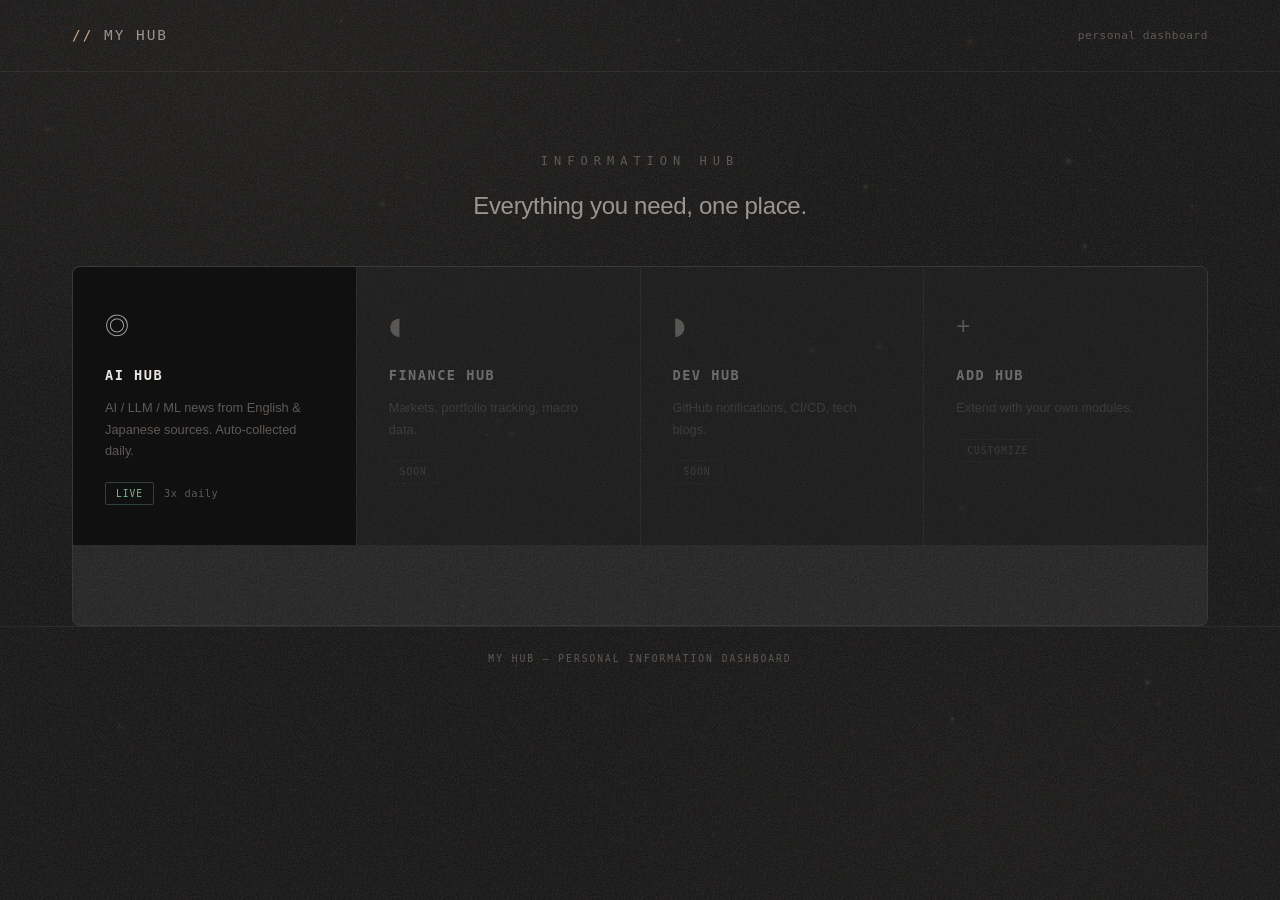
==== index.html @ dbcbb522 "Redesign: grunge background + dust particles + clean minimal layout" ====
<!DOCTYPE html>
<html lang="ja">
<head>
  <meta charset="UTF-8">
  <meta name="viewport" content="width=device-width, initial-scale=1.0">
  <title>My Hub</title>
  <link rel="stylesheet" href="css/style.css">
</head>
<body>
  <header class="header">
    <div class="container">
      <div class="header-left">
        <div class="logo"><span>//</span> my hub</div>
      </div>
      <div class="header-right">
        <span class="update-time">personal dashboard</span>
      </div>
    </div>
  </header>

  <main class="container">
    <div class="hero">
      <div class="hero-title">Information Hub</div>
      <div class="hero-tagline">Everything you need, one place.</div>
    </div>

    <div class="hub-grid">
      <a href="ai/" class="hub-card">
        <div class="hub-card-icon">&#9678;</div>
        <h2 class="hub-card-title">AI Hub</h2>
        <p>AI / LLM / ML news from English &amp; Japanese sources. Auto-collected daily.</p>
        <div class="hub-card-status">
          <span class="badge badge-active">live</span>
          <span>3x daily</span>
        </div>
      </a>

      <div class="hub-card hub-card-coming">
        <div class="hub-card-icon">&#9686;</div>
        <h2 class="hub-card-title">Finance Hub</h2>
        <p>Markets, portfolio tracking, macro data.</p>
        <div class="hub-card-status">
          <span class="badge badge-coming">soon</span>
        </div>
      </div>

      <div class="hub-card hub-card-coming">
        <div class="hub-card-icon">&#9687;</div>
        <h2 class="hub-card-title">Dev Hub</h2>
        <p>GitHub notifications, CI/CD, tech blogs.</p>
        <div class="hub-card-status">
          <span class="badge badge-coming">soon</span>
        </div>
      </div>

      <div class="hub-card hub-card-coming">
        <div class="hub-card-icon">+</div>
        <h2 class="hub-card-title">Add Hub</h2>
        <p>Extend with your own modules.</p>
        <div class="hub-card-status">
          <span class="badge badge-coming">customize</span>
        </div>
      </div>
    </div>
  </main>

  <footer class="footer">
    <div class="container">my hub &mdash; personal information dashboard</div>
  </footer>

  <script src="js/dust.js"></script>
</body>
</html>
---- css/style.css ----
/* === Base Reset & Variables === */
:root {
  --bg-primary: #111010;
  --bg-secondary: #1a1918;
  --bg-card: rgba(255, 255, 255, 0.03);
  --bg-card-hover: rgba(255, 255, 255, 0.06);
  --text-primary: #e8e4df;
  --text-secondary: #9b9590;
  --text-muted: #5e5955;
  --accent: #c8a882;
  --accent-light: #dfc5a8;
  --accent-dim: rgba(200, 168, 130, 0.15);
  --border: rgba(255, 255, 255, 0.06);
  --border-hover: rgba(200, 168, 130, 0.3);
  --green: #7db88a;
  --orange: #cc9b6a;
  --blue: #7a9fbf;
  --radius: 8px;
  --radius-sm: 6px;
  --transition: 0.3s ease;
  --font-mono: 'SF Mono', 'Fira Code', 'JetBrains Mono', monospace;
  --font-sans: -apple-system, BlinkMacSystemFont, 'Segoe UI', 'Noto Sans JP', sans-serif;
}

* {
  margin: 0;
  padding: 0;
  box-sizing: border-box;
}

body {
  font-family: var(--font-sans);
  background: var(--bg-primary);
  color: var(--text-primary);
  line-height: 1.6;
  min-height: 100vh;
  overflow-x: hidden;
}

/* === Grunge Background === */
body::before {
  content: '';
  position: fixed;
  inset: 0;
  z-index: 0;
  pointer-events: none;
  background:
    radial-gradient(ellipse 80% 60% at 20% 10%, rgba(200, 168, 130, 0.04) 0%, transparent 60%),
    radial-gradient(ellipse 60% 50% at 80% 90%, rgba(120, 100, 80, 0.03) 0%, transparent 60%);
}

/* Noise grain overlay */
body::after {
  content: '';
  position: fixed;
  inset: 0;
  z-index: 1;
  pointer-events: none;
  opacity: 0.35;
  background-image: url("data:image/svg+xml,%3Csvg viewBox='0 0 256 256' xmlns='http://www.w3.org/2000/svg'%3E%3Cfilter id='noise'%3E%3CfeTurbulence type='fractalNoise' baseFrequency='0.9' numOctaves='4' stitchTiles='stitch'/%3E%3C/filter%3E%3Crect width='100%25' height='100%25' filter='url(%23noise)' opacity='0.5'/%3E%3C/svg%3E");
  background-size: 200px 200px;
}

/* Dust particle canvas */
#dust-canvas {
  position: fixed;
  inset: 0;
  z-index: 2;
  pointer-events: none;
}

/* Content above overlays */
.header, main, .footer {
  position: relative;
  z-index: 10;
}

a {
  color: var(--accent);
  text-decoration: none;
  transition: color var(--transition);
}

a:hover {
  color: var(--accent-light);
}

/* === Layout === */
.container {
  max-width: 1200px;
  margin: 0 auto;
  padding: 0 32px;
}

/* === Header === */
.header {
  padding: 24px 0;
  border-bottom: 1px solid var(--border);
}

.header .container {
  display: flex;
  align-items: center;
  justify-content: space-between;
}

.header-left {
  display: flex;
  align-items: center;
  gap: 20px;
}

.logo {
  font-family: var(--font-mono);
  font-size: 0.9rem;
  font-weight: 400;
  color: var(--text-secondary);
  letter-spacing: 2px;
  text-transform: uppercase;
}

.logo span {
  color: var(--accent);
}

.breadcrumb {
  display: flex;
  align-items: center;
  gap: 8px;
  font-family: var(--font-mono);
  font-size: 0.75rem;
  color: var(--text-muted);
  letter-spacing: 1px;
}

.breadcrumb a {
  color: var(--text-muted);
}

.breadcrumb a:hover {
  color: var(--accent);
}

.breadcrumb .sep {
  color: var(--text-muted);
  opacity: 0.4;
}

.header-right {
  display: flex;
  align-items: center;
  gap: 12px;
}

.update-time {
  font-family: var(--font-mono);
  font-size: 0.7rem;
  color: var(--text-muted);
  letter-spacing: 0.5px;
}

.status-dot {
  width: 6px;
  height: 6px;
  border-radius: 50%;
  background: var(--green);
  display: inline-block;
  margin-right: 4px;
  animation: pulse 3s ease-in-out infinite;
}

@keyframes pulse {
  0%, 100% { opacity: 1; }
  50% { opacity: 0.3; }
}

/* === Hub Home === */
.hero {
  padding: 80px 0 40px;
  text-align: center;
}

.hero-title {
  font-family: var(--font-mono);
  font-size: 0.75rem;
  letter-spacing: 6px;
  text-transform: uppercase;
  color: var(--text-muted);
  margin-bottom: 16px;
}

.hero-tagline {
  font-size: 1.5rem;
  font-weight: 300;
  color: var(--text-secondary);
  letter-spacing: -0.3px;
}

.hub-grid {
  display: grid;
  grid-template-columns: repeat(auto-fill, minmax(280px, 1fr));
  gap: 1px;
  padding: 0 0 80px;
  background: var(--border);
  border: 1px solid var(--border);
  border-radius: var(--radius);
  overflow: hidden;
}

.hub-card {
  background: var(--bg-primary);
  padding: 40px 32px;
  transition: all 0.4s ease;
  cursor: pointer;
  display: block;
  text-decoration: none;
  color: inherit;
}

.hub-card:hover {
  background: var(--bg-card-hover);
  color: inherit;
}

.hub-card:hover .hub-card-title {
  color: var(--accent);
}

.hub-card-icon {
  font-size: 1.5rem;
  margin-bottom: 20px;
  opacity: 0.7;
}

.hub-card-title {
  font-family: var(--font-mono);
  font-size: 0.85rem;
  letter-spacing: 1.5px;
  text-transform: uppercase;
  margin-bottom: 10px;
  transition: color var(--transition);
}

.hub-card p {
  color: var(--text-muted);
  font-size: 0.8rem;
  line-height: 1.7;
}

.hub-card-status {
  margin-top: 20px;
  display: flex;
  align-items: center;
  gap: 10px;
  font-family: var(--font-mono);
  font-size: 0.65rem;
  color: var(--text-muted);
  letter-spacing: 0.5px;
}

.hub-card-coming {
  opacity: 0.35;
  pointer-events: none;
}

.badge {
  display: inline-block;
  padding: 3px 10px;
  border-radius: 2px;
  font-family: var(--font-mono);
  font-size: 0.6rem;
  font-weight: 500;
  text-transform: uppercase;
  letter-spacing: 1px;
}

.badge-active {
  border: 1px solid rgba(125, 184, 138, 0.3);
  color: var(--green);
}

.badge-coming {
  border: 1px solid var(--border);
  color: var(--text-muted);
}

/* === Dashboard Stats === */
.stats-bar {
  display: grid;
  grid-template-columns: repeat(4, 1fr);
  gap: 1px;
  background: var(--border);
  border: 1px solid var(--border);
  border-radius: var(--radius);
  overflow: hidden;
  margin: 32px 0 24px;
}

.stat-card {
  background: var(--bg-primary);
  padding: 20px 24px;
}

.stat-label {
  font-family: var(--font-mono);
  font-size: 0.6rem;
  color: var(--text-muted);
  text-transform: uppercase;
  letter-spacing: 2px;
}

.stat-value {
  font-family: var(--font-mono);
  font-size: 1.75rem;
  font-weight: 300;
  color: var(--accent);
  margin-top: 6px;
}

/* === Filters & Controls === */
.controls {
  display: flex;
  align-items: center;
  gap: 8px;
  padding: 20px 0;
  flex-wrap: wrap;
}

.filter-btn {
  font-family: var(--font-mono);
  background: transparent;
  border: 1px solid var(--border);
  border-radius: 2px;
  padding: 6px 14px;
  font-size: 0.65rem;
  color: var(--text-muted);
  cursor: pointer;
  transition: all var(--transition);
  letter-spacing: 1px;
  text-transform: uppercase;
}

.filter-btn:hover {
  border-color: var(--border-hover);
  color: var(--accent);
}

.filter-btn.active {
  border-color: var(--accent);
  color: var(--accent);
  background: var(--accent-dim);
}

.filter-divider {
  width: 1px;
  height: 20px;
  background: var(--border);
  margin: 0 4px;
}

.search-box {
  font-family: var(--font-mono);
  background: transparent;
  border: 1px solid var(--border);
  border-radius: 2px;
  padding: 7px 16px;
  color: var(--text-primary);
  font-size: 0.75rem;
  outline: none;
  width: 240px;
  transition: border-color var(--transition);
  letter-spacing: 0.5px;
}

.search-box:focus {
  border-color: var(--accent);
}

.search-box::placeholder {
  color: var(--text-muted);
  font-style: italic;
}

/* === News Cards === */
.news-grid {
  display: grid;
  grid-template-columns: repeat(auto-fill, minmax(360px, 1fr));
  gap: 1px;
  background: var(--border);
  border: 1px solid var(--border);
  border-radius: var(--radius);
  overflow: hidden;
  margin-bottom: 60px;
}

.news-card {
  background: var(--bg-primary);
  padding: 24px;
  transition: all 0.4s ease;
  display: flex;
  flex-direction: column;
  gap: 10px;
}

.news-card:hover {
  background: var(--bg-card-hover);
}

.news-card-header {
  display: flex;
  align-items: center;
  gap: 10px;
  font-family: var(--font-mono);
  font-size: 0.65rem;
  color: var(--text-muted);
  letter-spacing: 0.5px;
}

.news-source {
  color: var(--text-secondary);
}

.news-lang {
  font-family: var(--font-mono);
  padding: 1px 6px;
  border-radius: 2px;
  font-size: 0.55rem;
  font-weight: 500;
  text-transform: uppercase;
  letter-spacing: 1px;
}

.lang-en { border: 1px solid rgba(122, 159, 191, 0.25); color: var(--blue); }
.lang-ja { border: 1px solid rgba(204, 155, 106, 0.25); color: var(--orange); }

.news-title {
  font-size: 0.9rem;
  font-weight: 500;
  line-height: 1.5;
}

.news-title a {
  color: var(--text-primary);
  transition: color var(--transition);
}

.news-title a:hover {
  color: var(--accent);
}

.news-desc {
  font-size: 0.78rem;
  color: var(--text-muted);
  line-height: 1.6;
  display: -webkit-box;
  -webkit-line-clamp: 2;
  -webkit-box-orient: vertical;
  overflow: hidden;
}

.news-meta {
  display: flex;
  align-items: center;
  gap: 12px;
  font-family: var(--font-mono);
  font-size: 0.65rem;
  color: var(--text-muted);
  margin-top: auto;
  padding-top: 4px;
}

.news-category {
  padding: 2px 8px;
  border-radius: 2px;
  font-size: 0.6rem;
  letter-spacing: 1px;
  text-transform: uppercase;
  border: 1px solid var(--accent-dim);
  color: var(--accent);
}

.hn-stats {
  font-family: var(--font-mono);
  font-size: 0.65rem;
  color: var(--text-muted);
}

/* === Empty / Loading State === */
.loading {
  text-align: center;
  padding: 80px 0;
  color: var(--text-muted);
  font-family: var(--font-mono);
  font-size: 0.8rem;
  letter-spacing: 1px;
}

.loading-spinner {
  width: 24px;
  height: 24px;
  border: 1px solid var(--border);
  border-top-color: var(--accent);
  border-radius: 50%;
  animation: spin 1.2s linear infinite;
  margin: 0 auto 20px;
}

@keyframes spin {
  to { transform: rotate(360deg); }
}

.empty-state {
  text-align: center;
  padding: 80px 0;
  color: var(--text-muted);
  font-family: var(--font-mono);
  font-size: 0.8rem;
}

/* === Footer === */
.footer {
  border-top: 1px solid var(--border);
  padding: 24px 0;
  text-align: center;
  font-family: var(--font-mono);
  font-size: 0.6rem;
  color: var(--text-muted);
  letter-spacing: 2px;
  text-transform: uppercase;
}

/* === Responsive === */
@media (max-width: 768px) {
  .container { padding: 0 20px; }
  .hub-grid { grid-template-columns: 1fr; }
  .news-grid { grid-template-columns: 1fr; }
  .controls { flex-direction: column; align-items: stretch; }
  .search-box { width: 100%; }
  .header .container { flex-direction: column; gap: 12px; }
  .stats-bar { grid-template-columns: repeat(2, 1fr); }
  .hero { padding: 48px 0 24px; }
  .hero-tagline { font-size: 1.2rem; }
}
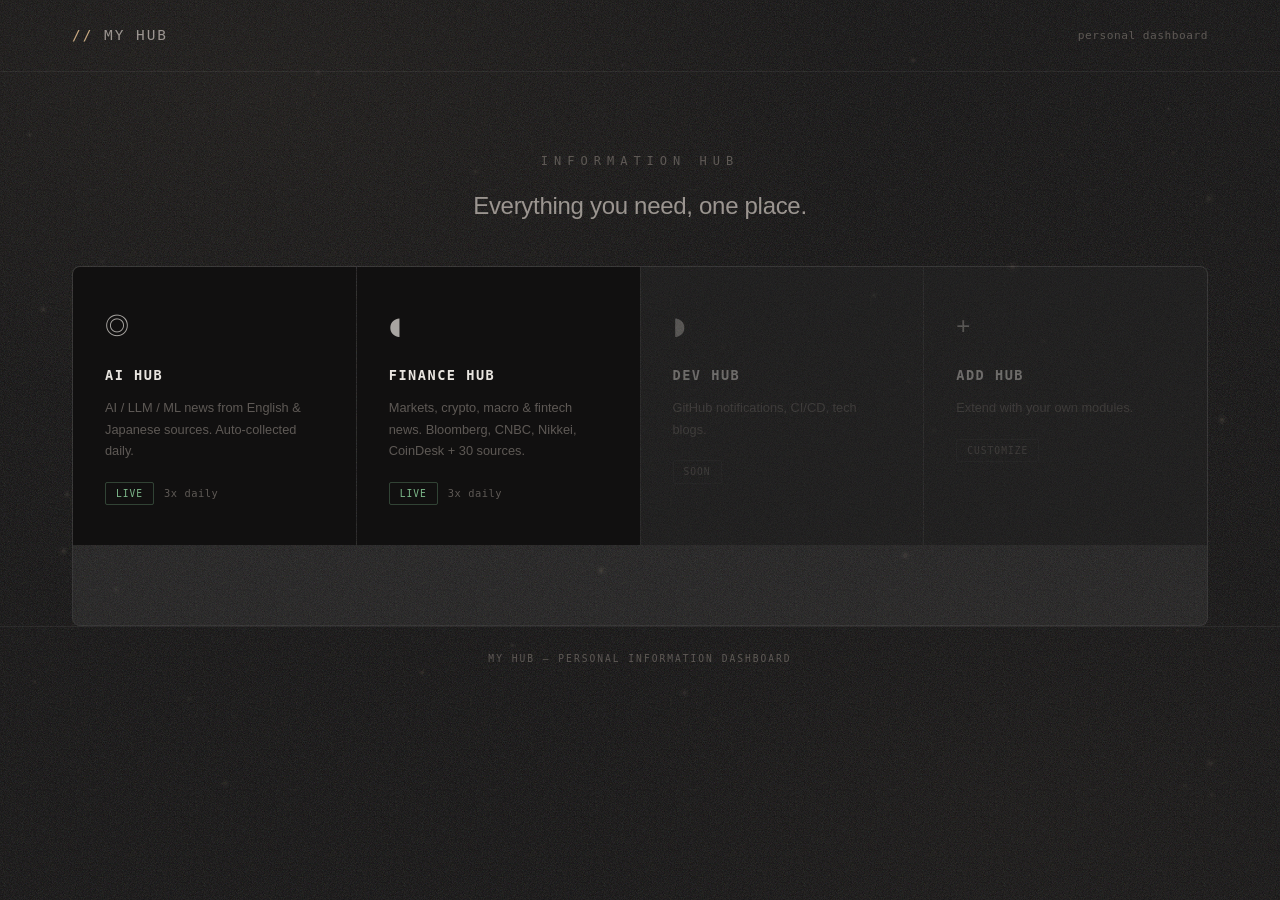
==== commit 62540644: "Add Finance Hub: 35 sources, markets/crypto/macro/fintech dashboard" ====
--- a/index.html
+++ b/index.html
@@ -35,14 +35,15 @@
         </div>
       </a>
 
-      <div class="hub-card hub-card-coming">
+      <a href="finance/" class="hub-card">
         <div class="hub-card-icon">&#9686;</div>
         <h2 class="hub-card-title">Finance Hub</h2>
-        <p>Markets, portfolio tracking, macro data.</p>
+        <p>Markets, crypto, macro &amp; fintech news. Bloomberg, CNBC, Nikkei, CoinDesk + 30 sources.</p>
         <div class="hub-card-status">
-          <span class="badge badge-coming">soon</span>
+          <span class="badge badge-active">live</span>
+          <span>3x daily</span>
         </div>
-      </div>
+      </a>
 
       <div class="hub-card hub-card-coming">
         <div class="hub-card-icon">&#9687;</div>
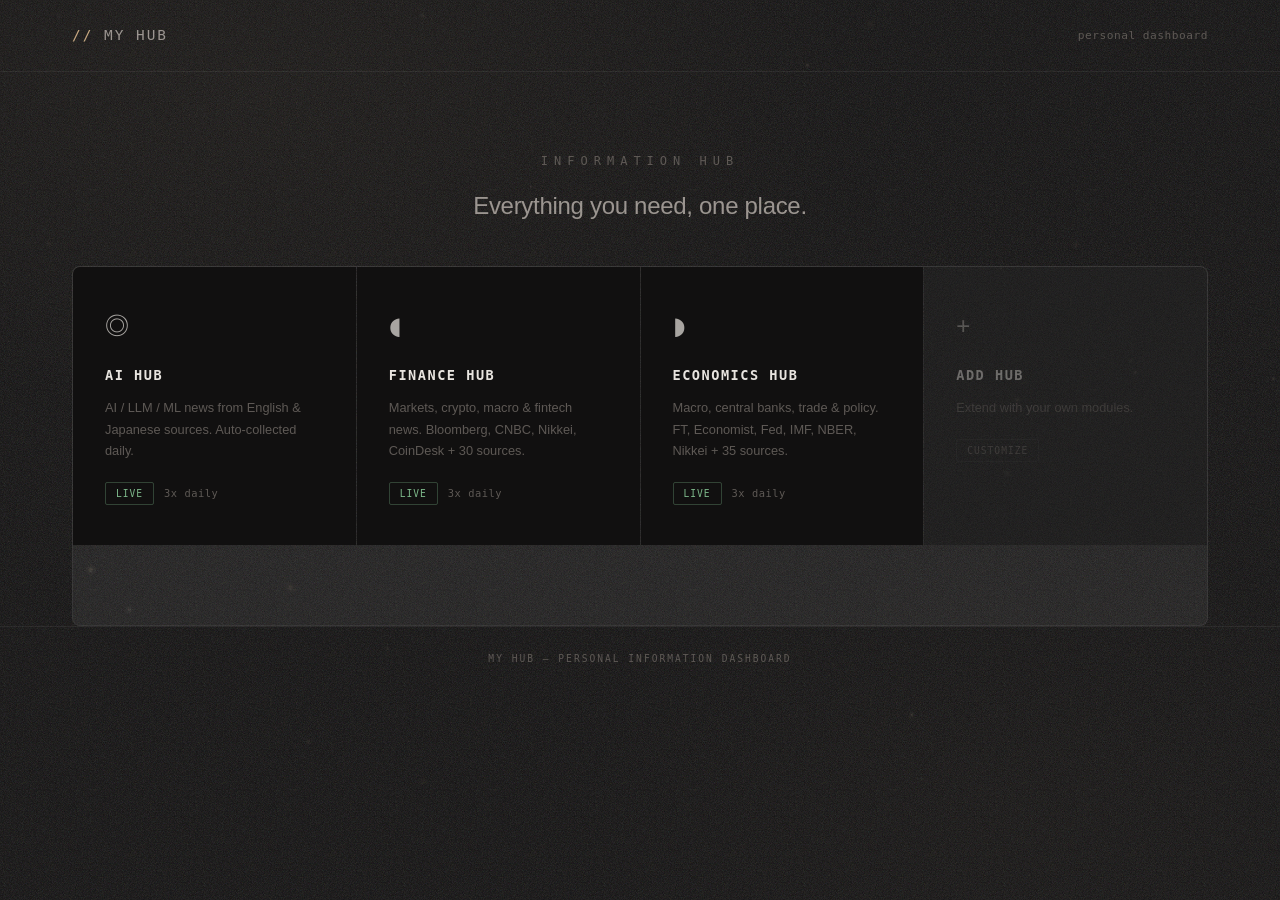
==== commit f9758b2f: "Add Economics Hub: 35 sources, macro/central bank/trade/policy dashboard; replace Dev Hub" ====
--- a/index.html
+++ b/index.html
@@ -45,14 +45,15 @@
         </div>
       </a>
 
-      <div class="hub-card hub-card-coming">
+      <a href="economics/" class="hub-card">
         <div class="hub-card-icon">&#9687;</div>
-        <h2 class="hub-card-title">Dev Hub</h2>
-        <p>GitHub notifications, CI/CD, tech blogs.</p>
+        <h2 class="hub-card-title">Economics Hub</h2>
+        <p>Macro, central banks, trade &amp; policy. FT, Economist, Fed, IMF, NBER, Nikkei + 35 sources.</p>
         <div class="hub-card-status">
-          <span class="badge badge-coming">soon</span>
+          <span class="badge badge-active">live</span>
+          <span>3x daily</span>
         </div>
-      </div>
+      </a>
 
       <div class="hub-card hub-card-coming">
         <div class="hub-card-icon">+</div>
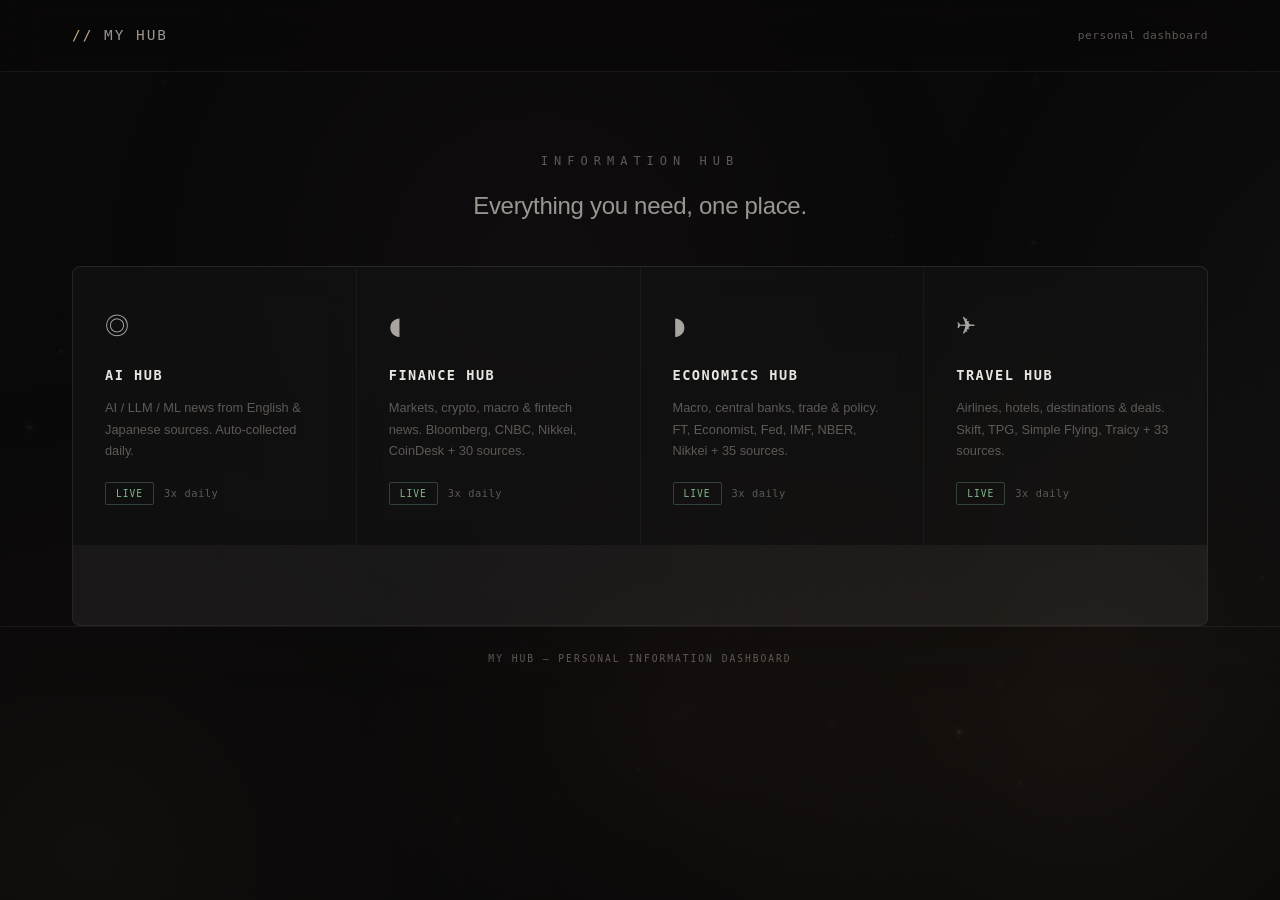
==== commit c37a5dfe: "Add Travel Hub: 33 sources, airlines/hotels/destinations/deals/points dashboard" ====
--- a/index.html
+++ b/index.html
@@ -55,14 +55,15 @@
         </div>
       </a>
 
-      <div class="hub-card hub-card-coming">
-        <div class="hub-card-icon">+</div>
-        <h2 class="hub-card-title">Add Hub</h2>
-        <p>Extend with your own modules.</p>
+      <a href="travel/" class="hub-card">
+        <div class="hub-card-icon">&#9992;</div>
+        <h2 class="hub-card-title">Travel Hub</h2>
+        <p>Airlines, hotels, destinations &amp; deals. Skift, TPG, Simple Flying, Traicy + 33 sources.</p>
         <div class="hub-card-status">
-          <span class="badge badge-coming">customize</span>
+          <span class="badge badge-active">live</span>
+          <span>3x daily</span>
         </div>
-      </div>
+      </a>
     </div>
   </main>
 
--- a/css/style.css
+++ b/css/style.css
@@ -2,8 +2,8 @@
 :root {
   --bg-primary: #111010;
   --bg-secondary: #1a1918;
-  --bg-card: rgba(255, 255, 255, 0.03);
-  --bg-card-hover: rgba(255, 255, 255, 0.06);
+  --bg-card: rgba(255, 255, 255, 0.02);
+  --bg-card-hover: rgba(255, 255, 255, 0.045);
   --text-primary: #e8e4df;
   --text-secondary: #9b9590;
   --text-muted: #5e5955;
@@ -30,35 +30,24 @@
 
 body {
   font-family: var(--font-sans);
-  background: var(--bg-primary);
+  background: #090808;
   color: var(--text-primary);
   line-height: 1.6;
   min-height: 100vh;
   overflow-x: hidden;
 }
 
-/* === Grunge Background === */
-body::before {
-  content: '';
-  position: fixed;
-  inset: 0;
-  z-index: 0;
-  pointer-events: none;
-  background:
-    radial-gradient(ellipse 80% 60% at 20% 10%, rgba(200, 168, 130, 0.04) 0%, transparent 60%),
-    radial-gradient(ellipse 60% 50% at 80% 90%, rgba(120, 100, 80, 0.03) 0%, transparent 60%);
-}
-
-/* Noise grain overlay */
+/* === Grain Overlay === */
 body::after {
   content: '';
   position: fixed;
   inset: 0;
-  z-index: 1;
+  z-index: 3;
   pointer-events: none;
-  opacity: 0.35;
-  background-image: url("data:image/svg+xml,%3Csvg viewBox='0 0 256 256' xmlns='http://www.w3.org/2000/svg'%3E%3Cfilter id='noise'%3E%3CfeTurbulence type='fractalNoise' baseFrequency='0.9' numOctaves='4' stitchTiles='stitch'/%3E%3C/filter%3E%3Crect width='100%25' height='100%25' filter='url(%23noise)' opacity='0.5'/%3E%3C/svg%3E");
-  background-size: 200px 200px;
+  opacity: 0.28;
+  mix-blend-mode: overlay;
+  background-image: url("data:image/svg+xml,%3Csvg viewBox='0 0 512 512' xmlns='http://www.w3.org/2000/svg'%3E%3Cfilter id='n'%3E%3CfeTurbulence type='fractalNoise' baseFrequency='0.75' numOctaves='4' stitchTiles='stitch'/%3E%3C/filter%3E%3Crect width='100%25' height='100%25' filter='url(%23n)' opacity='0.6'/%3E%3C/svg%3E");
+  background-size: 256px 256px;
 }
 
 /* Dust particle canvas */
@@ -96,6 +85,9 @@
 .header {
   padding: 24px 0;
   border-bottom: 1px solid var(--border);
+  backdrop-filter: blur(20px);
+  -webkit-backdrop-filter: blur(20px);
+  background: rgba(9, 8, 8, 0.6);
 }
 
 .header .container {
@@ -208,7 +200,9 @@
 }
 
 .hub-card {
-  background: var(--bg-primary);
+  background: rgba(9, 8, 8, 0.5);
+  backdrop-filter: blur(12px);
+  -webkit-backdrop-filter: blur(12px);
   padding: 40px 32px;
   transition: all 0.4s ease;
   cursor: pointer;
@@ -218,7 +212,7 @@
 }
 
 .hub-card:hover {
-  background: var(--bg-card-hover);
+  background: rgba(30, 28, 25, 0.6);
   color: inherit;
 }
 
@@ -297,7 +291,9 @@
 }
 
 .stat-card {
-  background: var(--bg-primary);
+  background: rgba(9, 8, 8, 0.5);
+  backdrop-filter: blur(8px);
+  -webkit-backdrop-filter: blur(8px);
   padding: 20px 24px;
 }
 
@@ -394,7 +390,9 @@
 }
 
 .news-card {
-  background: var(--bg-primary);
+  background: rgba(9, 8, 8, 0.5);
+  backdrop-filter: blur(8px);
+  -webkit-backdrop-filter: blur(8px);
   padding: 24px;
   transition: all 0.4s ease;
   display: flex;
@@ -403,7 +401,7 @@
 }
 
 .news-card:hover {
-  background: var(--bg-card-hover);
+  background: rgba(30, 28, 25, 0.6);
 }
 
 .news-card-header {
@@ -485,6 +483,161 @@
   color: var(--text-muted);
 }
 
+/* === Stock Ticker === */
+.ticker-section {
+  margin: 24px 0 8px;
+}
+
+.ticker-scroll {
+  display: grid;
+  grid-template-columns: repeat(auto-fill, minmax(160px, 1fr));
+  gap: 1px;
+  background: var(--border);
+  border: 1px solid var(--border);
+  border-radius: var(--radius);
+  overflow: hidden;
+}
+
+.ticker-card {
+  background: rgba(9, 8, 8, 0.5);
+  backdrop-filter: blur(8px);
+  -webkit-backdrop-filter: blur(8px);
+  padding: 16px;
+  display: flex;
+  flex-direction: column;
+  gap: 6px;
+  transition: background 0.3s ease;
+}
+
+.ticker-card:hover {
+  background: rgba(30, 28, 25, 0.6);
+}
+
+.ticker-top {
+  display: flex;
+  align-items: baseline;
+  gap: 8px;
+}
+
+.ticker-symbol {
+  font-family: var(--font-mono);
+  font-size: 0.8rem;
+  font-weight: 600;
+  color: var(--text-primary);
+  letter-spacing: 0.5px;
+}
+
+.ticker-name {
+  font-family: var(--font-mono);
+  font-size: 0.6rem;
+  color: var(--text-muted);
+  letter-spacing: 0.5px;
+  white-space: nowrap;
+  overflow: hidden;
+  text-overflow: ellipsis;
+}
+
+.ticker-chart {
+  height: 40px;
+  position: relative;
+}
+
+.sparkline-canvas {
+  width: 100%;
+  height: 100%;
+  display: block;
+}
+
+.ticker-bottom {
+  display: flex;
+  align-items: baseline;
+  justify-content: space-between;
+  gap: 8px;
+}
+
+.ticker-price {
+  font-family: var(--font-mono);
+  font-size: 0.9rem;
+  font-weight: 500;
+  color: var(--text-primary);
+}
+
+.ticker-change {
+  font-family: var(--font-mono);
+  font-size: 0.65rem;
+  display: flex;
+  align-items: center;
+  gap: 3px;
+  letter-spacing: 0.5px;
+}
+
+.ticker-up { color: var(--green); }
+.ticker-down { color: #f87171; }
+
+/* === Stock Headlines === */
+.headlines-section {
+  margin-bottom: 8px;
+}
+
+.headlines-title {
+  font-family: var(--font-mono);
+  font-size: 0.6rem;
+  color: var(--text-muted);
+  text-transform: uppercase;
+  letter-spacing: 2px;
+  padding: 12px 0 8px;
+}
+
+.headlines-list {
+  display: grid;
+  grid-template-columns: repeat(auto-fill, minmax(360px, 1fr));
+  gap: 1px;
+  background: var(--border);
+  border: 1px solid var(--border);
+  border-radius: var(--radius);
+  overflow: hidden;
+}
+
+.headline-item {
+  display: flex;
+  align-items: center;
+  gap: 12px;
+  padding: 10px 16px;
+  background: rgba(9, 8, 8, 0.5);
+  backdrop-filter: blur(8px);
+  -webkit-backdrop-filter: blur(8px);
+  color: var(--text-primary);
+  transition: background 0.3s ease;
+  text-decoration: none;
+}
+
+.headline-item:hover {
+  background: rgba(30, 28, 25, 0.6);
+  color: var(--text-primary);
+}
+
+.headline-source {
+  font-family: var(--font-mono);
+  font-size: 0.55rem;
+  color: var(--text-muted);
+  letter-spacing: 0.5px;
+  white-space: nowrap;
+  min-width: 80px;
+}
+
+.headline-text {
+  font-size: 0.78rem;
+  line-height: 1.4;
+  white-space: nowrap;
+  overflow: hidden;
+  text-overflow: ellipsis;
+}
+
+@media (max-width: 768px) {
+  .ticker-scroll { grid-template-columns: repeat(2, 1fr); }
+  .headlines-list { grid-template-columns: 1fr; }
+}
+
 /* === Empty / Loading State === */
 .loading {
   text-align: center;
@@ -522,6 +675,8 @@
   border-top: 1px solid var(--border);
   padding: 24px 0;
   text-align: center;
+  backdrop-filter: blur(12px);
+  -webkit-backdrop-filter: blur(12px);
   font-family: var(--font-mono);
   font-size: 0.6rem;
   color: var(--text-muted);
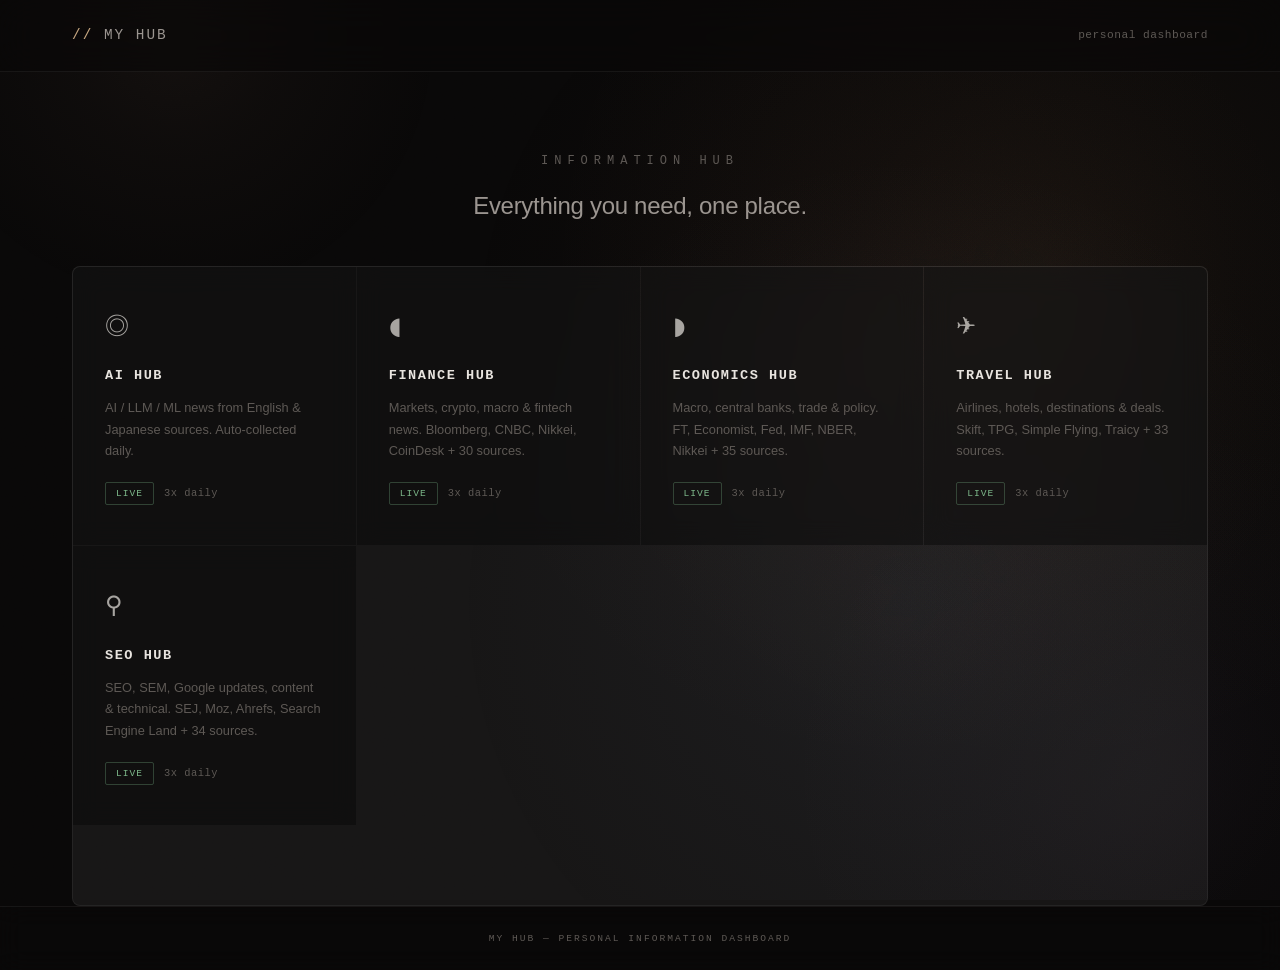
==== commit fee2c090: "Add SEO Hub: 34 sources, SEO/Google/technical/content/PPC/AI-SEO + GOOGL stock ticker" ====
--- a/index.html
+++ b/index.html
@@ -64,6 +64,16 @@
           <span>3x daily</span>
         </div>
       </a>
+
+      <a href="seo/" class="hub-card">
+        <div class="hub-card-icon">&#9906;</div>
+        <h2 class="hub-card-title">SEO Hub</h2>
+        <p>SEO, SEM, Google updates, content &amp; technical. SEJ, Moz, Ahrefs, Search Engine Land + 34 sources.</p>
+        <div class="hub-card-status">
+          <span class="badge badge-active">live</span>
+          <span>3x daily</span>
+        </div>
+      </a>
     </div>
   </main>
 
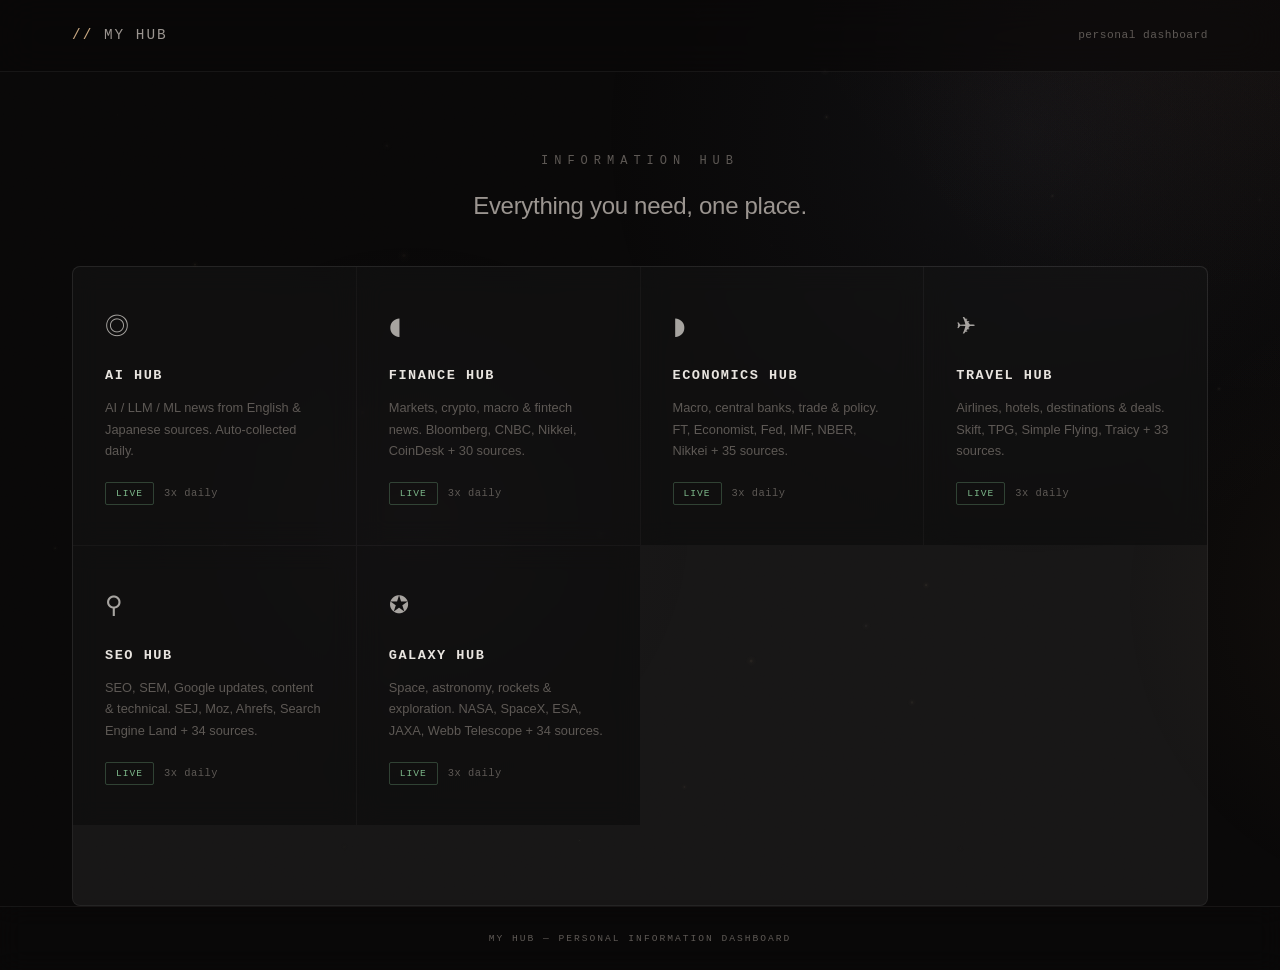
==== commit 54abf2b5: "Add Galaxy Hub: 34 sources, space/astronomy/rockets/NASA + 7 space stocks" ====
--- a/index.html
+++ b/index.html
@@ -74,6 +74,16 @@
           <span>3x daily</span>
         </div>
       </a>
+
+      <a href="galaxy/" class="hub-card">
+        <div class="hub-card-icon">&#10026;</div>
+        <h2 class="hub-card-title">Galaxy Hub</h2>
+        <p>Space, astronomy, rockets &amp; exploration. NASA, SpaceX, ESA, JAXA, Webb Telescope + 34 sources.</p>
+        <div class="hub-card-status">
+          <span class="badge badge-active">live</span>
+          <span>3x daily</span>
+        </div>
+      </a>
     </div>
   </main>
 
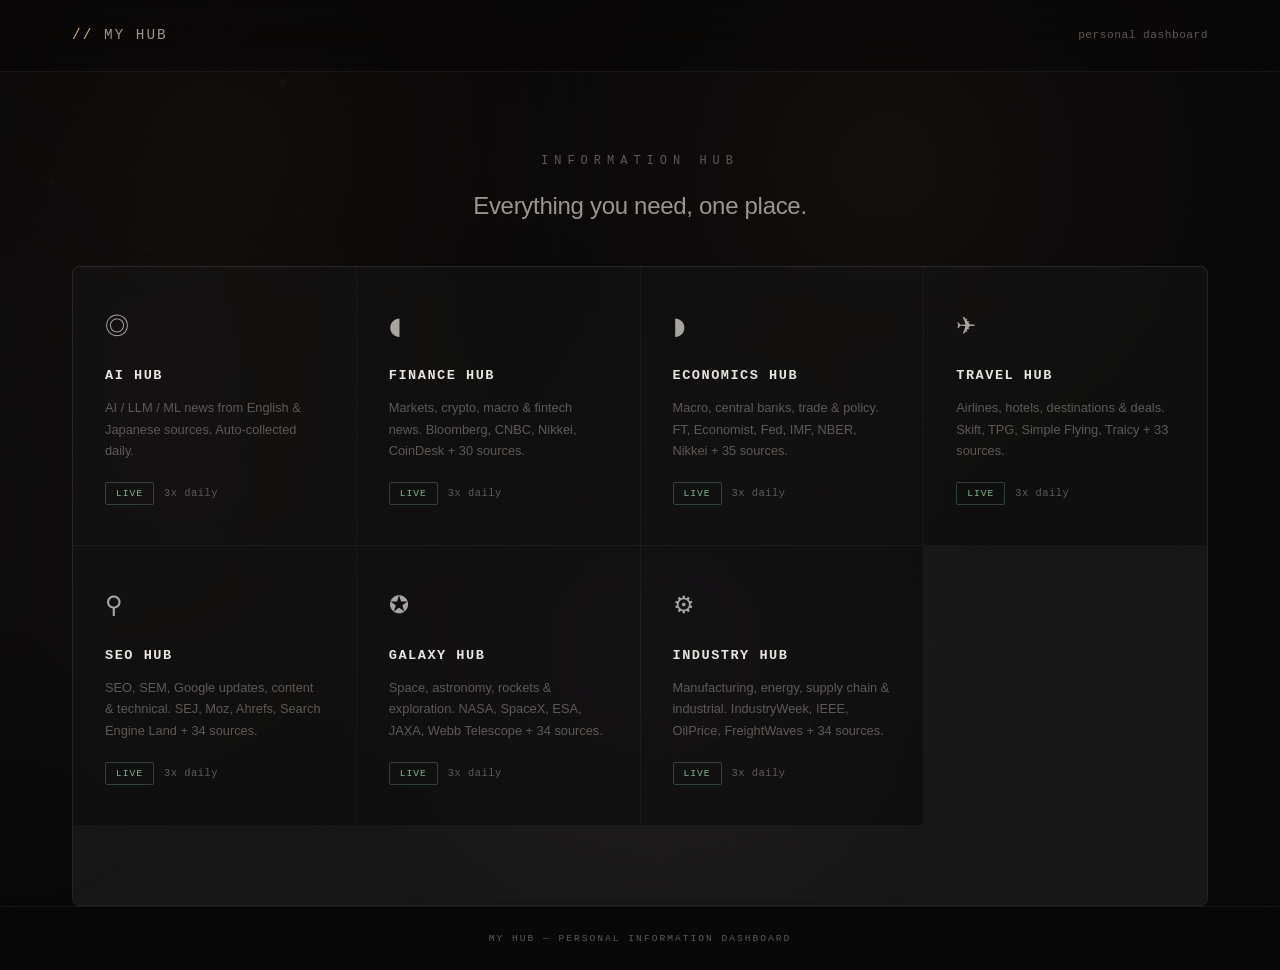
==== commit 81de749f: "Add Industry Hub with manufacturing, energy, logistics & industrial news - scripts/fetch-industry.py" ====
--- a/index.html
+++ b/index.html
@@ -84,6 +84,16 @@
           <span>3x daily</span>
         </div>
       </a>
+
+      <a href="industry/" class="hub-card">
+        <div class="hub-card-icon">&#9881;</div>
+        <h2 class="hub-card-title">Industry Hub</h2>
+        <p>Manufacturing, energy, supply chain &amp; industrial. IndustryWeek, IEEE, OilPrice, FreightWaves + 34 sources.</p>
+        <div class="hub-card-status">
+          <span class="badge badge-active">live</span>
+          <span>3x daily</span>
+        </div>
+      </a>
     </div>
   </main>
 
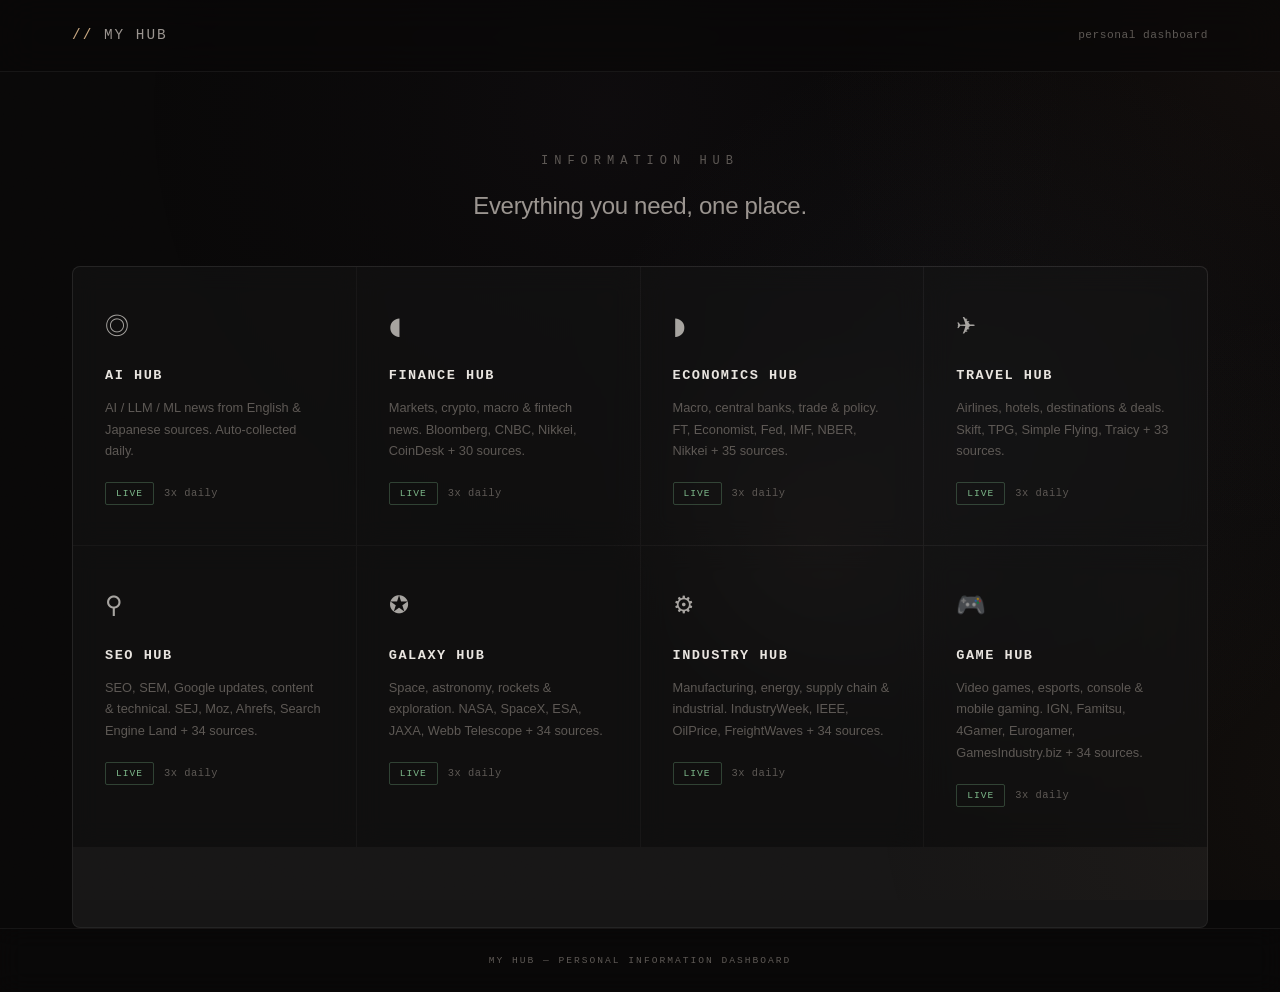
==== commit c0da841d: "Add Game Hub with gaming, esports, console & mobile news - scripts/fetch-game.py: 35 sources (IGN, K" ====
--- a/index.html
+++ b/index.html
@@ -94,6 +94,16 @@
           <span>3x daily</span>
         </div>
       </a>
+
+      <a href="game/" class="hub-card">
+        <div class="hub-card-icon">&#127918;</div>
+        <h2 class="hub-card-title">Game Hub</h2>
+        <p>Video games, esports, console &amp; mobile gaming. IGN, Famitsu, 4Gamer, Eurogamer, GamesIndustry.biz + 34 sources.</p>
+        <div class="hub-card-status">
+          <span class="badge badge-active">live</span>
+          <span>3x daily</span>
+        </div>
+      </a>
     </div>
   </main>
 
